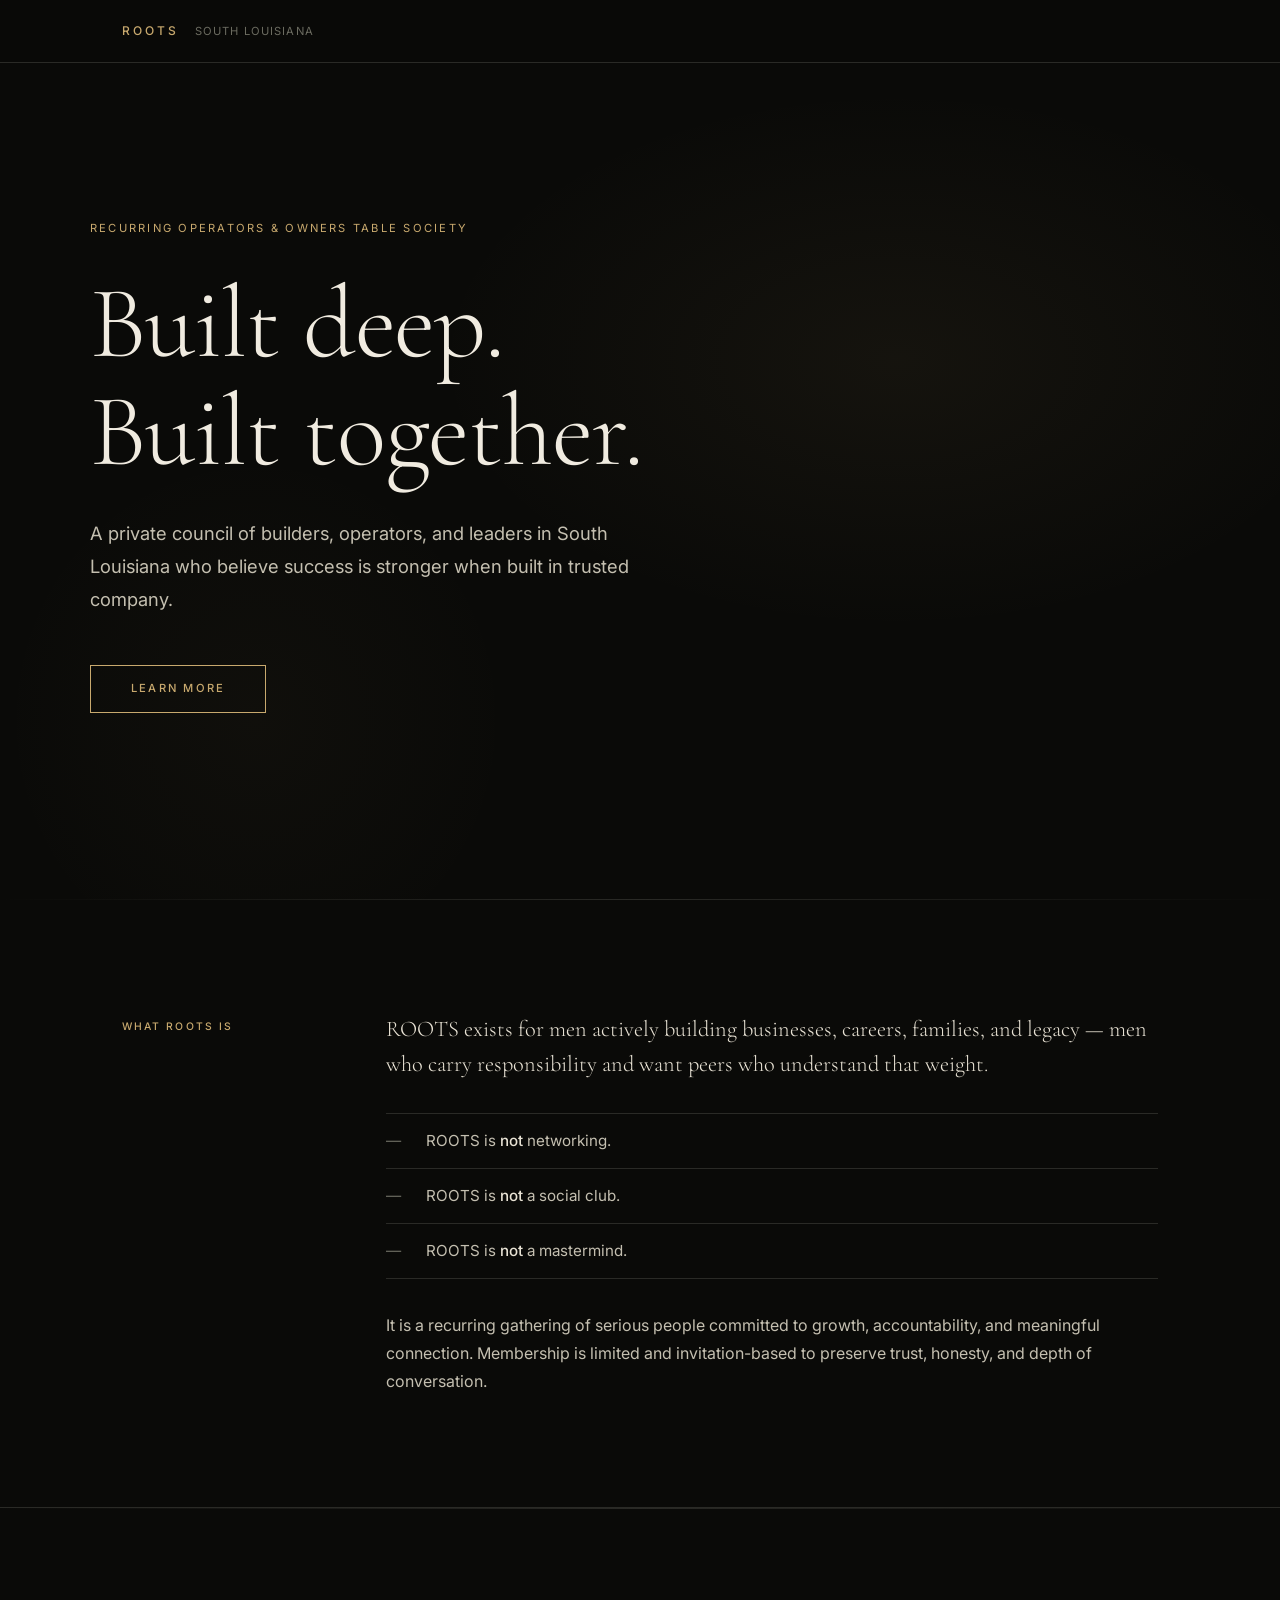
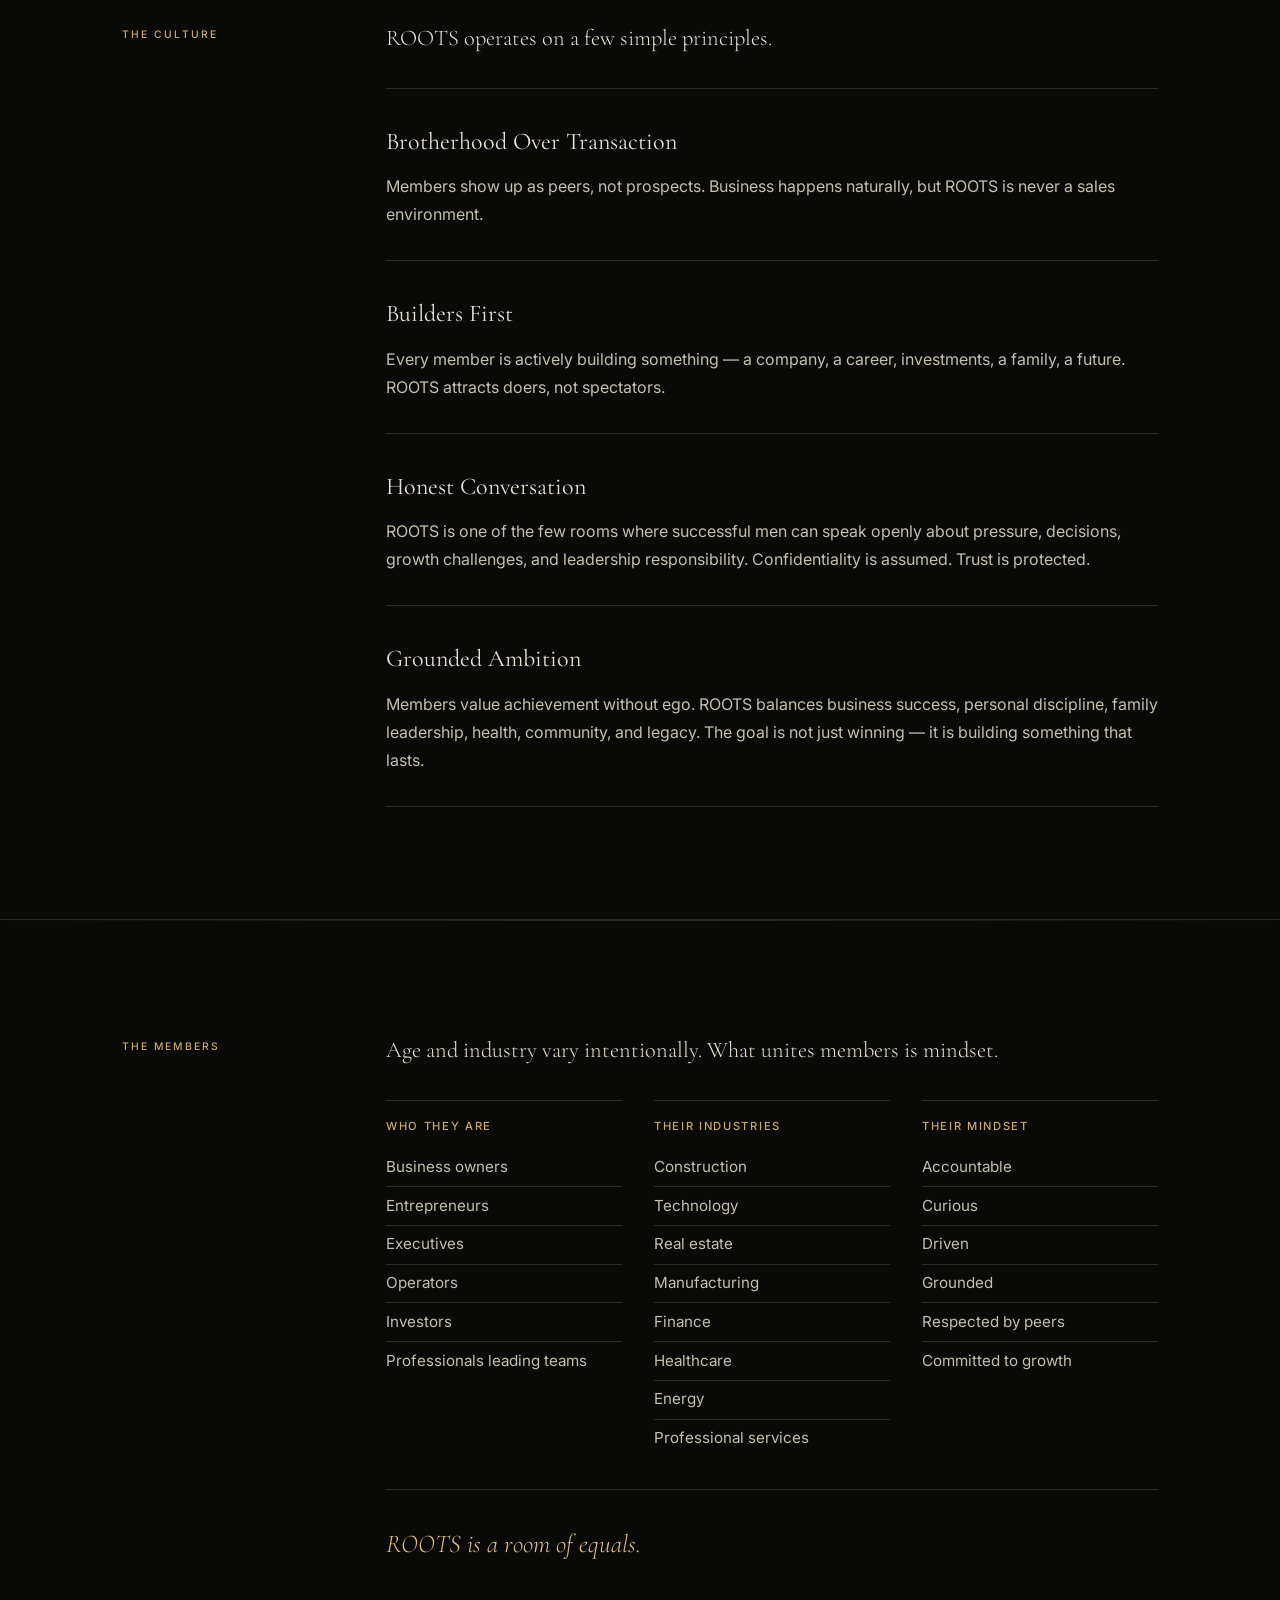
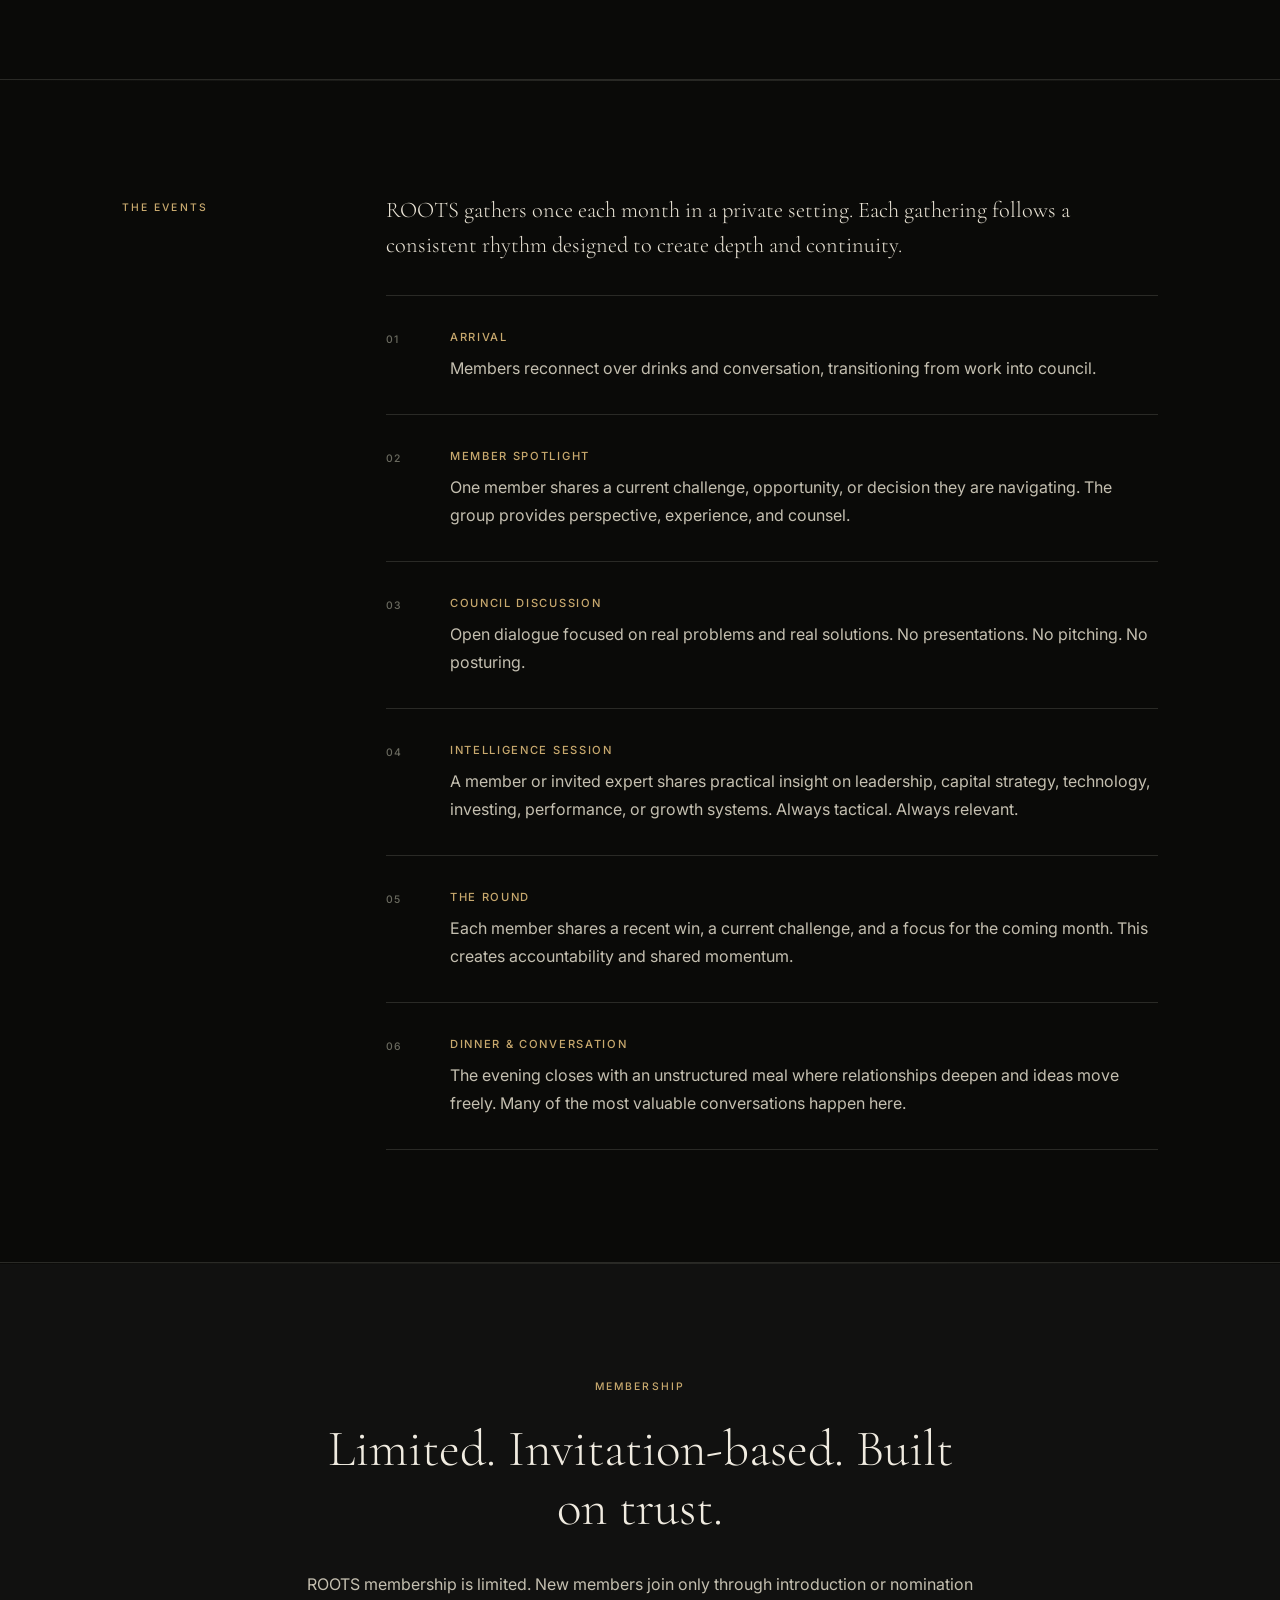
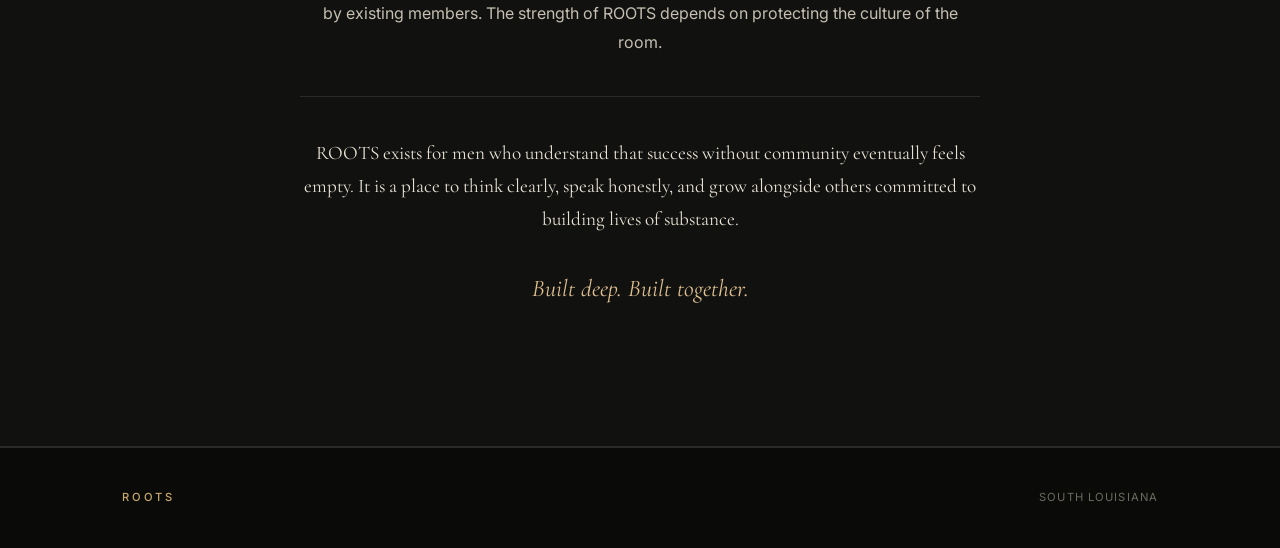
==== index.html @ a2ca1b1b "Add ROOTS website and GitHub Pages deployment - Updated README.md with full ROOTS brand copy and str" ====
<!DOCTYPE html>
<html lang="en">
<head>
  <meta charset="UTF-8" />
  <meta name="viewport" content="width=device-width, initial-scale=1.0" />
  <title>ROOTS — South Louisiana</title>
  <meta name="description" content="ROOTS is a private council of builders, operators, and leaders in South Louisiana. Recurring Operators & Owners Table Society." />
  <link rel="preconnect" href="https://fonts.googleapis.com" />
  <link rel="preconnect" href="https://fonts.gstatic.com" crossorigin />
  <link href="https://fonts.googleapis.com/css2?family=Cormorant+Garamond:ital,wght@0,300;0,400;0,600;1,300;1,400&family=Inter:wght@300;400;500&display=swap" rel="stylesheet" />
  <link rel="stylesheet" href="style.css" />
</head>
<body>

  <!-- NAV -->
  <nav>
    <div class="nav-inner">
      <span class="nav-wordmark">ROOTS</span>
      <span class="nav-sub">South Louisiana</span>
    </div>
  </nav>

  <!-- HERO -->
  <section class="hero">
    <div class="hero-inner">
      <p class="eyebrow">Recurring Operators &amp; Owners Table Society</p>
      <h1>Built deep.<br>Built together.</h1>
      <p class="hero-body">A private council of builders, operators, and leaders in South Louisiana who believe success is stronger when built in trusted company.</p>
      <a href="#what-roots-is" class="btn">Learn More</a>
    </div>
  </section>

  <!-- WHAT ROOTS IS -->
  <section class="section" id="what-roots-is">
    <div class="container">
      <div class="two-col">
        <div class="col-label">
          <span class="section-label">What ROOTS Is</span>
        </div>
        <div class="col-content">
          <p class="lead">ROOTS exists for men actively building businesses, careers, families, and legacy — men who carry responsibility and want peers who understand that weight.</p>
          <div class="not-list">
            <div class="not-item">
              <span class="not-x">&#8212;</span>
              <span>ROOTS is <strong>not</strong> networking.</span>
            </div>
            <div class="not-item">
              <span class="not-x">&#8212;</span>
              <span>ROOTS is <strong>not</strong> a social club.</span>
            </div>
            <div class="not-item">
              <span class="not-x">&#8212;</span>
              <span>ROOTS is <strong>not</strong> a mastermind.</span>
            </div>
          </div>
          <p>It is a recurring gathering of serious people committed to growth, accountability, and meaningful connection. Membership is limited and invitation-based to preserve trust, honesty, and depth of conversation.</p>
        </div>
      </div>
    </div>
  </section>

  <!-- DIVIDER -->
  <div class="section-divider"></div>

  <!-- THE CULTURE -->
  <section class="section" id="culture">
    <div class="container">
      <div class="two-col">
        <div class="col-label">
          <span class="section-label">The Culture</span>
        </div>
        <div class="col-content">
          <p class="lead">ROOTS operates on a few simple principles.</p>
          <div class="principles">

            <div class="principle">
              <h3>Brotherhood Over Transaction</h3>
              <p>Members show up as peers, not prospects. Business happens naturally, but ROOTS is never a sales environment.</p>
            </div>

            <div class="principle">
              <h3>Builders First</h3>
              <p>Every member is actively building something — a company, a career, investments, a family, a future. ROOTS attracts doers, not spectators.</p>
            </div>

            <div class="principle">
              <h3>Honest Conversation</h3>
              <p>ROOTS is one of the few rooms where successful men can speak openly about pressure, decisions, growth challenges, and leadership responsibility. Confidentiality is assumed. Trust is protected.</p>
            </div>

            <div class="principle">
              <h3>Grounded Ambition</h3>
              <p>Members value achievement without ego. ROOTS balances business success, personal discipline, family leadership, health, community, and legacy. The goal is not just winning — it is building something that lasts.</p>
            </div>

          </div>
        </div>
      </div>
    </div>
  </section>

  <!-- DIVIDER -->
  <div class="section-divider"></div>

  <!-- THE MEMBERS -->
  <section class="section" id="members">
    <div class="container">
      <div class="two-col">
        <div class="col-label">
          <span class="section-label">The Members</span>
        </div>
        <div class="col-content">
          <p class="lead">Age and industry vary intentionally. What unites members is mindset.</p>
          <div class="member-grid">
            <div class="member-block">
              <h4>Who They Are</h4>
              <ul>
                <li>Business owners</li>
                <li>Entrepreneurs</li>
                <li>Executives</li>
                <li>Operators</li>
                <li>Investors</li>
                <li>Professionals leading teams</li>
              </ul>
            </div>
            <div class="member-block">
              <h4>Their Industries</h4>
              <ul>
                <li>Construction</li>
                <li>Technology</li>
                <li>Real estate</li>
                <li>Manufacturing</li>
                <li>Finance</li>
                <li>Healthcare</li>
                <li>Energy</li>
                <li>Professional services</li>
              </ul>
            </div>
            <div class="member-block">
              <h4>Their Mindset</h4>
              <ul>
                <li>Accountable</li>
                <li>Curious</li>
                <li>Driven</li>
                <li>Grounded</li>
                <li>Respected by peers</li>
                <li>Committed to growth</li>
              </ul>
            </div>
          </div>
          <p class="callout">ROOTS is a room of equals.</p>
        </div>
      </div>
    </div>
  </section>

  <!-- DIVIDER -->
  <div class="section-divider"></div>

  <!-- THE EVENTS -->
  <section class="section" id="events">
    <div class="container">
      <div class="two-col">
        <div class="col-label">
          <span class="section-label">The Events</span>
        </div>
        <div class="col-content">
          <p class="lead">ROOTS gathers once each month in a private setting. Each gathering follows a consistent rhythm designed to create depth and continuity.</p>
          <div class="agenda">

            <div class="agenda-item">
              <span class="agenda-num">01</span>
              <div>
                <h4>Arrival</h4>
                <p>Members reconnect over drinks and conversation, transitioning from work into council.</p>
              </div>
            </div>

            <div class="agenda-item">
              <span class="agenda-num">02</span>
              <div>
                <h4>Member Spotlight</h4>
                <p>One member shares a current challenge, opportunity, or decision they are navigating. The group provides perspective, experience, and counsel.</p>
              </div>
            </div>

            <div class="agenda-item">
              <span class="agenda-num">03</span>
              <div>
                <h4>Council Discussion</h4>
                <p>Open dialogue focused on real problems and real solutions. No presentations. No pitching. No posturing.</p>
              </div>
            </div>

            <div class="agenda-item">
              <span class="agenda-num">04</span>
              <div>
                <h4>Intelligence Session</h4>
                <p>A member or invited expert shares practical insight on leadership, capital strategy, technology, investing, performance, or growth systems. Always tactical. Always relevant.</p>
              </div>
            </div>

            <div class="agenda-item">
              <span class="agenda-num">05</span>
              <div>
                <h4>The Round</h4>
                <p>Each member shares a recent win, a current challenge, and a focus for the coming month. This creates accountability and shared momentum.</p>
              </div>
            </div>

            <div class="agenda-item">
              <span class="agenda-num">06</span>
              <div>
                <h4>Dinner &amp; Conversation</h4>
                <p>The evening closes with an unstructured meal where relationships deepen and ideas move freely. Many of the most valuable conversations happen here.</p>
              </div>
            </div>

          </div>
        </div>
      </div>
    </div>
  </section>

  <!-- DIVIDER -->
  <div class="section-divider"></div>

  <!-- MEMBERSHIP -->
  <section class="section section-dark" id="membership">
    <div class="container">
      <div class="membership-center">
        <span class="section-label">Membership</span>
        <h2>Limited. Invitation-based. Built on trust.</h2>
        <p>ROOTS membership is limited. New members join only through introduction or nomination by existing members. The strength of ROOTS depends on protecting the culture of the room.</p>
        <p class="spirit">ROOTS exists for men who understand that success without community eventually feels empty. It is a place to think clearly, speak honestly, and grow alongside others committed to building lives of substance.</p>
        <p class="final-line">Built deep. Built together.</p>
      </div>
    </div>
  </section>

  <!-- FOOTER -->
  <footer>
    <div class="container">
      <div class="footer-inner">
        <span class="footer-wordmark">ROOTS</span>
        <span class="footer-location">South Louisiana</span>
      </div>
    </div>
  </footer>

</body>
</html>
---- style.css ----
/* ============================================================
   ROOTS — style.css
   ============================================================ */

:root {
  --black:      #0a0a08;
  --near-black: #111110;
  --dark:       #1a1a17;
  --border:     #2a2a26;
  --gold:       #c8a96e;
  --gold-light: #dfc090;
  --cream:      #f0ebe0;
  --muted:      #6b6b60;
  --body-text:  #c4bfb0;
  --heading:    #e8e2d4;

  --font-serif: 'Cormorant Garamond', Georgia, serif;
  --font-sans:  'Inter', system-ui, sans-serif;

  --max-width: 1100px;
  --section-pad: 7rem 2rem;
}

*, *::before, *::after {
  box-sizing: border-box;
  margin: 0;
  padding: 0;
}

html {
  scroll-behavior: smooth;
}

body {
  background-color: var(--black);
  color: var(--body-text);
  font-family: var(--font-sans);
  font-size: 16px;
  line-height: 1.75;
  -webkit-font-smoothing: antialiased;
}

/* ============================================================
   TYPOGRAPHY
   ============================================================ */

h1 {
  font-family: var(--font-serif);
  font-size: clamp(3rem, 8vw, 6.5rem);
  font-weight: 300;
  line-height: 1.05;
  color: var(--cream);
  letter-spacing: -0.01em;
}

h2 {
  font-family: var(--font-serif);
  font-size: clamp(2rem, 4vw, 3.2rem);
  font-weight: 300;
  line-height: 1.15;
  color: var(--cream);
  margin-bottom: 1.5rem;
}

h3 {
  font-family: var(--font-serif);
  font-size: 1.5rem;
  font-weight: 400;
  color: var(--heading);
  margin-bottom: 0.5rem;
}

h4 {
  font-family: var(--font-sans);
  font-size: 0.7rem;
  font-weight: 500;
  letter-spacing: 0.15em;
  text-transform: uppercase;
  color: var(--gold);
  margin-bottom: 0.75rem;
}

p {
  margin-bottom: 1.25rem;
  color: var(--body-text);
}

p:last-child {
  margin-bottom: 0;
}

strong {
  color: var(--heading);
  font-weight: 500;
}

ul {
  list-style: none;
  padding: 0;
}

ul li {
  padding: 0.35rem 0;
  color: var(--body-text);
  font-size: 0.95rem;
  border-bottom: 1px solid var(--border);
}

ul li:last-child {
  border-bottom: none;
}

/* ============================================================
   LAYOUT
   ============================================================ */

.container {
  max-width: var(--max-width);
  margin: 0 auto;
  padding: 0 2rem;
}

.two-col {
  display: grid;
  grid-template-columns: 200px 1fr;
  gap: 4rem;
  align-items: start;
}

@media (max-width: 768px) {
  .two-col {
    grid-template-columns: 1fr;
    gap: 1.5rem;
  }
}

.col-label {
  padding-top: 0.2rem;
}

/* ============================================================
   NAV
   ============================================================ */

nav {
  position: fixed;
  top: 0;
  left: 0;
  right: 0;
  z-index: 100;
  background: rgba(10, 10, 8, 0.92);
  backdrop-filter: blur(12px);
  border-bottom: 1px solid var(--border);
}

.nav-inner {
  max-width: var(--max-width);
  margin: 0 auto;
  padding: 1.25rem 2rem;
  display: flex;
  align-items: baseline;
  gap: 1rem;
}

.nav-wordmark {
  font-family: var(--font-sans);
  font-size: 0.75rem;
  font-weight: 500;
  letter-spacing: 0.25em;
  text-transform: uppercase;
  color: var(--gold);
}

.nav-sub {
  font-family: var(--font-sans);
  font-size: 0.7rem;
  letter-spacing: 0.1em;
  color: var(--muted);
  text-transform: uppercase;
}

/* ============================================================
   HERO
   ============================================================ */

.hero {
  min-height: 100vh;
  display: flex;
  align-items: center;
  padding: 8rem 2rem 6rem;
  position: relative;
  overflow: hidden;
}

.hero::before {
  content: '';
  position: absolute;
  inset: 0;
  background:
    radial-gradient(ellipse 60% 50% at 70% 40%, rgba(200, 169, 110, 0.06) 0%, transparent 60%),
    radial-gradient(ellipse 40% 60% at 20% 80%, rgba(200, 169, 110, 0.03) 0%, transparent 50%);
  pointer-events: none;
}

.hero::after {
  content: '';
  position: absolute;
  bottom: 0;
  left: 0;
  right: 0;
  height: 1px;
  background: linear-gradient(90deg, transparent, var(--border), transparent);
}

.hero-inner {
  max-width: var(--max-width);
  margin: 0 auto;
  width: 100%;
  position: relative;
}

.eyebrow {
  font-family: var(--font-sans);
  font-size: 0.7rem;
  font-weight: 400;
  letter-spacing: 0.2em;
  text-transform: uppercase;
  color: var(--gold);
  margin-bottom: 2rem;
}

.hero h1 {
  margin-bottom: 2rem;
  max-width: 800px;
}

.hero-body {
  font-size: 1.15rem;
  color: var(--body-text);
  max-width: 560px;
  margin-bottom: 3rem;
  line-height: 1.8;
}

/* ============================================================
   BUTTON
   ============================================================ */

.btn {
  display: inline-block;
  padding: 0.85rem 2.5rem;
  border: 1px solid var(--gold);
  color: var(--gold);
  text-decoration: none;
  font-family: var(--font-sans);
  font-size: 0.7rem;
  font-weight: 500;
  letter-spacing: 0.2em;
  text-transform: uppercase;
  transition: background 0.2s, color 0.2s;
}

.btn:hover {
  background: var(--gold);
  color: var(--black);
}

/* ============================================================
   SECTIONS
   ============================================================ */

.section {
  padding: var(--section-pad);
  border-bottom: 1px solid var(--border);
}

.section-dark {
  background: var(--near-black);
}

.section-divider {
  height: 1px;
  background: linear-gradient(90deg, transparent, var(--border), transparent);
}

.section-label {
  font-family: var(--font-sans);
  font-size: 0.65rem;
  font-weight: 500;
  letter-spacing: 0.2em;
  text-transform: uppercase;
  color: var(--gold);
  display: block;
  padding-top: 0.15rem;
}

.lead {
  font-family: var(--font-serif);
  font-size: 1.4rem;
  font-weight: 300;
  line-height: 1.55;
  color: var(--heading);
  margin-bottom: 2rem;
}

/* ============================================================
   NOT LIST
   ============================================================ */

.not-list {
  margin: 2rem 0;
  border-top: 1px solid var(--border);
}

.not-item {
  display: flex;
  align-items: baseline;
  gap: 1rem;
  padding: 0.85rem 0;
  border-bottom: 1px solid var(--border);
  font-size: 0.95rem;
  color: var(--body-text);
}

.not-x {
  color: var(--muted);
  flex-shrink: 0;
  width: 1.5rem;
}

/* ============================================================
   PRINCIPLES
   ============================================================ */

.principles {
  display: flex;
  flex-direction: column;
  gap: 0;
}

.principle {
  padding: 2rem 0;
  border-bottom: 1px solid var(--border);
}

.principle:first-child {
  border-top: 1px solid var(--border);
}

.principle h3 {
  margin-bottom: 0.6rem;
}

/* ============================================================
   MEMBER GRID
   ============================================================ */

.member-grid {
  display: grid;
  grid-template-columns: repeat(3, 1fr);
  gap: 2rem;
  margin: 2rem 0;
}

@media (max-width: 768px) {
  .member-grid {
    grid-template-columns: 1fr;
    gap: 1.5rem;
  }
}

.member-block {
  padding-top: 1rem;
  border-top: 1px solid var(--border);
}

.callout {
  font-family: var(--font-serif);
  font-size: 1.6rem;
  font-weight: 300;
  font-style: italic;
  color: var(--gold-light);
  margin-top: 2rem;
  padding-top: 2rem;
  border-top: 1px solid var(--border);
}

/* ============================================================
   AGENDA
   ============================================================ */

.agenda {
  display: flex;
  flex-direction: column;
  gap: 0;
  margin-top: 2rem;
  border-top: 1px solid var(--border);
}

.agenda-item {
  display: flex;
  gap: 2rem;
  padding: 2rem 0;
  border-bottom: 1px solid var(--border);
  align-items: start;
}

.agenda-num {
  font-family: var(--font-sans);
  font-size: 0.65rem;
  font-weight: 500;
  letter-spacing: 0.1em;
  color: var(--muted);
  flex-shrink: 0;
  padding-top: 0.2rem;
  width: 2rem;
}

.agenda-item h4 {
  margin-bottom: 0.4rem;
}

/* ============================================================
   MEMBERSHIP SECTION
   ============================================================ */

.membership-center {
  max-width: 680px;
  margin: 0 auto;
  text-align: center;
}

.membership-center .section-label {
  margin-bottom: 1.5rem;
}

.membership-center h2 {
  margin-bottom: 2rem;
}

.membership-center p {
  font-size: 1rem;
  line-height: 1.8;
  margin-bottom: 1.5rem;
}

.spirit {
  font-family: var(--font-serif);
  font-size: 1.2rem !important;
  color: var(--heading) !important;
  line-height: 1.7 !important;
  margin-top: 2.5rem !important;
  padding-top: 2.5rem !important;
  border-top: 1px solid var(--border) !important;
}

.final-line {
  font-family: var(--font-serif);
  font-size: 1.5rem !important;
  font-style: italic;
  color: var(--gold-light) !important;
  margin-top: 2rem !important;
}

/* ============================================================
   FOOTER
   ============================================================ */

footer {
  padding: 2.5rem 2rem;
  border-top: 1px solid var(--border);
}

.footer-inner {
  max-width: var(--max-width);
  margin: 0 auto;
  display: flex;
  align-items: center;
  justify-content: space-between;
}

.footer-wordmark {
  font-family: var(--font-sans);
  font-size: 0.7rem;
  font-weight: 500;
  letter-spacing: 0.25em;
  text-transform: uppercase;
  color: var(--gold);
}

.footer-location {
  font-family: var(--font-sans);
  font-size: 0.7rem;
  letter-spacing: 0.1em;
  color: var(--muted);
  text-transform: uppercase;
}

/* ============================================================
   RESPONSIVE
   ============================================================ */

@media (max-width: 640px) {
  :root {
    --section-pad: 4rem 1.25rem;
  }

  .hero {
    padding: 7rem 1.25rem 4rem;
  }

  .container {
    padding: 0 1.25rem;
  }

  .agenda-item {
    gap: 1rem;
  }

  .footer-inner {
    flex-direction: column;
    gap: 0.5rem;
    text-align: center;
  }
}
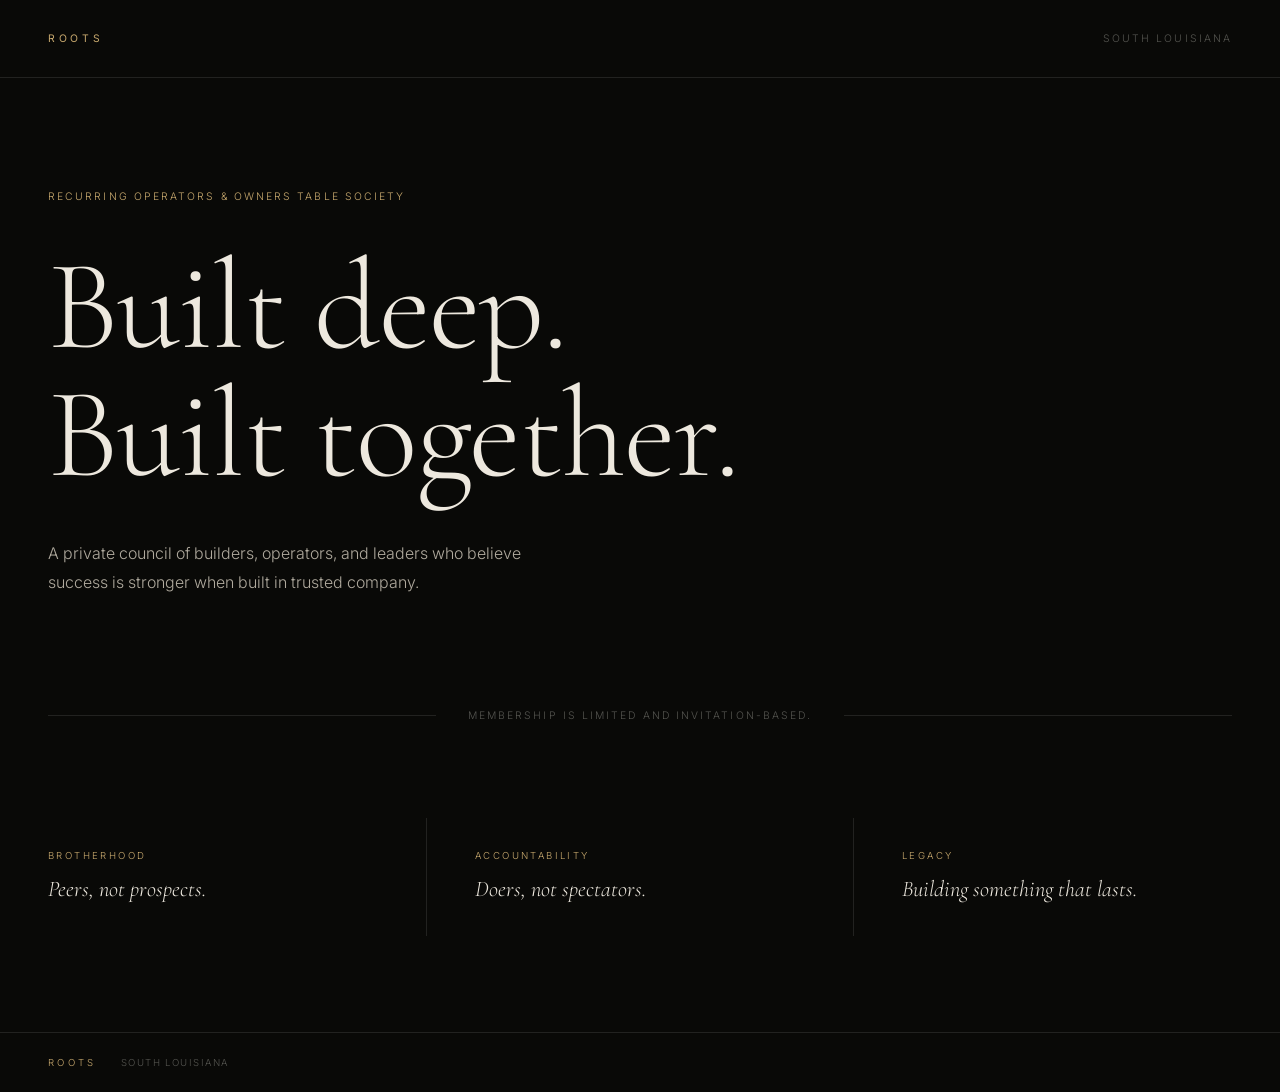
==== commit 28b63046: "Redesign site as minimal brand page, no content listing Strip back to a design-forward single page: " ====
--- a/index.html
+++ b/index.html
@@ -3,249 +3,54 @@
 <head>
   <meta charset="UTF-8" />
   <meta name="viewport" content="width=device-width, initial-scale=1.0" />
-  <title>ROOTS — South Louisiana</title>
-  <meta name="description" content="ROOTS is a private council of builders, operators, and leaders in South Louisiana. Recurring Operators & Owners Table Society." />
+  <title>ROOTS</title>
+  <meta name="description" content="A private council of builders, operators, and leaders in South Louisiana." />
   <link rel="preconnect" href="https://fonts.googleapis.com" />
   <link rel="preconnect" href="https://fonts.gstatic.com" crossorigin />
-  <link href="https://fonts.googleapis.com/css2?family=Cormorant+Garamond:ital,wght@0,300;0,400;0,600;1,300;1,400&family=Inter:wght@300;400;500&display=swap" rel="stylesheet" />
+  <link href="https://fonts.googleapis.com/css2?family=Cormorant+Garamond:ital,wght@0,300;0,400;1,300&family=Inter:wght@300;400&display=swap" rel="stylesheet" />
   <link rel="stylesheet" href="style.css" />
 </head>
 <body>
 
-  <!-- NAV -->
-  <nav>
-    <div class="nav-inner">
-      <span class="nav-wordmark">ROOTS</span>
-      <span class="nav-sub">South Louisiana</span>
-    </div>
-  </nav>
+  <header>
+    <span class="wordmark">ROOTS</span>
+    <span class="location">South Louisiana</span>
+  </header>
 
-  <!-- HERO -->
-  <section class="hero">
-    <div class="hero-inner">
+  <main>
+    <section class="hero">
       <p class="eyebrow">Recurring Operators &amp; Owners Table Society</p>
       <h1>Built deep.<br>Built together.</h1>
-      <p class="hero-body">A private council of builders, operators, and leaders in South Louisiana who believe success is stronger when built in trusted company.</p>
-      <a href="#what-roots-is" class="btn">Learn More</a>
-    </div>
-  </section>
+      <p class="descriptor">A private council of builders, operators, and leaders who believe success is stronger when built in trusted company.</p>
+    </section>
 
-  <!-- WHAT ROOTS IS -->
-  <section class="section" id="what-roots-is">
-    <div class="container">
-      <div class="two-col">
-        <div class="col-label">
-          <span class="section-label">What ROOTS Is</span>
-        </div>
-        <div class="col-content">
-          <p class="lead">ROOTS exists for men actively building businesses, careers, families, and legacy — men who carry responsibility and want peers who understand that weight.</p>
-          <div class="not-list">
-            <div class="not-item">
-              <span class="not-x">&#8212;</span>
-              <span>ROOTS is <strong>not</strong> networking.</span>
-            </div>
-            <div class="not-item">
-              <span class="not-x">&#8212;</span>
-              <span>ROOTS is <strong>not</strong> a social club.</span>
-            </div>
-            <div class="not-item">
-              <span class="not-x">&#8212;</span>
-              <span>ROOTS is <strong>not</strong> a mastermind.</span>
-            </div>
-          </div>
-          <p>It is a recurring gathering of serious people committed to growth, accountability, and meaningful connection. Membership is limited and invitation-based to preserve trust, honesty, and depth of conversation.</p>
-        </div>
+    <section class="rule-block">
+      <div class="rule"></div>
+      <p class="rule-text">Membership is limited and invitation-based.</p>
+      <div class="rule"></div>
+    </section>
+
+    <section class="pillars">
+      <div class="pillar">
+        <span class="pillar-label">Brotherhood</span>
+        <p>Peers, not prospects.</p>
       </div>
-    </div>
-  </section>
+      <div class="pillar-divider"></div>
+      <div class="pillar">
+        <span class="pillar-label">Accountability</span>
+        <p>Doers, not spectators.</p>
+      </div>
+      <div class="pillar-divider"></div>
+      <div class="pillar">
+        <span class="pillar-label">Legacy</span>
+        <p>Building something that lasts.</p>
+      </div>
+    </section>
+  </main>
 
-  <!-- DIVIDER -->
-  <div class="section-divider"></div>
-
-  <!-- THE CULTURE -->
-  <section class="section" id="culture">
-    <div class="container">
-      <div class="two-col">
-        <div class="col-label">
-          <span class="section-label">The Culture</span>
-        </div>
-        <div class="col-content">
-          <p class="lead">ROOTS operates on a few simple principles.</p>
-          <div class="principles">
-
-            <div class="principle">
-              <h3>Brotherhood Over Transaction</h3>
-              <p>Members show up as peers, not prospects. Business happens naturally, but ROOTS is never a sales environment.</p>
-            </div>
-
-            <div class="principle">
-              <h3>Builders First</h3>
-              <p>Every member is actively building something — a company, a career, investments, a family, a future. ROOTS attracts doers, not spectators.</p>
-            </div>
-
-            <div class="principle">
-              <h3>Honest Conversation</h3>
-              <p>ROOTS is one of the few rooms where successful men can speak openly about pressure, decisions, growth challenges, and leadership responsibility. Confidentiality is assumed. Trust is protected.</p>
-            </div>
-
-            <div class="principle">
-              <h3>Grounded Ambition</h3>
-              <p>Members value achievement without ego. ROOTS balances business success, personal discipline, family leadership, health, community, and legacy. The goal is not just winning — it is building something that lasts.</p>
-            </div>
-
-          </div>
-        </div>
-      </div>
-    </div>
-  </section>
-
-  <!-- DIVIDER -->
-  <div class="section-divider"></div>
-
-  <!-- THE MEMBERS -->
-  <section class="section" id="members">
-    <div class="container">
-      <div class="two-col">
-        <div class="col-label">
-          <span class="section-label">The Members</span>
-        </div>
-        <div class="col-content">
-          <p class="lead">Age and industry vary intentionally. What unites members is mindset.</p>
-          <div class="member-grid">
-            <div class="member-block">
-              <h4>Who They Are</h4>
-              <ul>
-                <li>Business owners</li>
-                <li>Entrepreneurs</li>
-                <li>Executives</li>
-                <li>Operators</li>
-                <li>Investors</li>
-                <li>Professionals leading teams</li>
-              </ul>
-            </div>
-            <div class="member-block">
-              <h4>Their Industries</h4>
-              <ul>
-                <li>Construction</li>
-                <li>Technology</li>
-                <li>Real estate</li>
-                <li>Manufacturing</li>
-                <li>Finance</li>
-                <li>Healthcare</li>
-                <li>Energy</li>
-                <li>Professional services</li>
-              </ul>
-            </div>
-            <div class="member-block">
-              <h4>Their Mindset</h4>
-              <ul>
-                <li>Accountable</li>
-                <li>Curious</li>
-                <li>Driven</li>
-                <li>Grounded</li>
-                <li>Respected by peers</li>
-                <li>Committed to growth</li>
-              </ul>
-            </div>
-          </div>
-          <p class="callout">ROOTS is a room of equals.</p>
-        </div>
-      </div>
-    </div>
-  </section>
-
-  <!-- DIVIDER -->
-  <div class="section-divider"></div>
-
-  <!-- THE EVENTS -->
-  <section class="section" id="events">
-    <div class="container">
-      <div class="two-col">
-        <div class="col-label">
-          <span class="section-label">The Events</span>
-        </div>
-        <div class="col-content">
-          <p class="lead">ROOTS gathers once each month in a private setting. Each gathering follows a consistent rhythm designed to create depth and continuity.</p>
-          <div class="agenda">
-
-            <div class="agenda-item">
-              <span class="agenda-num">01</span>
-              <div>
-                <h4>Arrival</h4>
-                <p>Members reconnect over drinks and conversation, transitioning from work into council.</p>
-              </div>
-            </div>
-
-            <div class="agenda-item">
-              <span class="agenda-num">02</span>
-              <div>
-                <h4>Member Spotlight</h4>
-                <p>One member shares a current challenge, opportunity, or decision they are navigating. The group provides perspective, experience, and counsel.</p>
-              </div>
-            </div>
-
-            <div class="agenda-item">
-              <span class="agenda-num">03</span>
-              <div>
-                <h4>Council Discussion</h4>
-                <p>Open dialogue focused on real problems and real solutions. No presentations. No pitching. No posturing.</p>
-              </div>
-            </div>
-
-            <div class="agenda-item">
-              <span class="agenda-num">04</span>
-              <div>
-                <h4>Intelligence Session</h4>
-                <p>A member or invited expert shares practical insight on leadership, capital strategy, technology, investing, performance, or growth systems. Always tactical. Always relevant.</p>
-              </div>
-            </div>
-
-            <div class="agenda-item">
-              <span class="agenda-num">05</span>
-              <div>
-                <h4>The Round</h4>
-                <p>Each member shares a recent win, a current challenge, and a focus for the coming month. This creates accountability and shared momentum.</p>
-              </div>
-            </div>
-
-            <div class="agenda-item">
-              <span class="agenda-num">06</span>
-              <div>
-                <h4>Dinner &amp; Conversation</h4>
-                <p>The evening closes with an unstructured meal where relationships deepen and ideas move freely. Many of the most valuable conversations happen here.</p>
-              </div>
-            </div>
-
-          </div>
-        </div>
-      </div>
-    </div>
-  </section>
-
-  <!-- DIVIDER -->
-  <div class="section-divider"></div>
-
-  <!-- MEMBERSHIP -->
-  <section class="section section-dark" id="membership">
-    <div class="container">
-      <div class="membership-center">
-        <span class="section-label">Membership</span>
-        <h2>Limited. Invitation-based. Built on trust.</h2>
-        <p>ROOTS membership is limited. New members join only through introduction or nomination by existing members. The strength of ROOTS depends on protecting the culture of the room.</p>
-        <p class="spirit">ROOTS exists for men who understand that success without community eventually feels empty. It is a place to think clearly, speak honestly, and grow alongside others committed to building lives of substance.</p>
-        <p class="final-line">Built deep. Built together.</p>
-      </div>
-    </div>
-  </section>
-
-  <!-- FOOTER -->
   <footer>
-    <div class="container">
-      <div class="footer-inner">
-        <span class="footer-wordmark">ROOTS</span>
-        <span class="footer-location">South Louisiana</span>
-      </div>
-    </div>
+    <span class="footer-mark">ROOTS</span>
+    <span class="footer-sub">South Louisiana</span>
   </footer>
 
 </body>
--- a/style.css
+++ b/style.css
@@ -1,24 +1,14 @@
 /* ============================================================
-   ROOTS — style.css
+   ROOTS
    ============================================================ */
 
 :root {
-  --black:      #0a0a08;
-  --near-black: #111110;
-  --dark:       #1a1a17;
-  --border:     #2a2a26;
-  --gold:       #c8a96e;
-  --gold-light: #dfc090;
-  --cream:      #f0ebe0;
-  --muted:      #6b6b60;
-  --body-text:  #c4bfb0;
-  --heading:    #e8e2d4;
-
-  --font-serif: 'Cormorant Garamond', Georgia, serif;
-  --font-sans:  'Inter', system-ui, sans-serif;
-
-  --max-width: 1100px;
-  --section-pad: 7rem 2rem;
+  --black:   #090907;
+  --border:  #222220;
+  --gold:    #c8a96e;
+  --cream:   #ede8de;
+  --muted:   #555550;
+  --body:    #b0aa9e;
 }
 
 *, *::before, *::after {
@@ -27,499 +17,236 @@
   padding: 0;
 }
 
-html {
-  scroll-behavior: smooth;
+html, body {
+  height: 100%;
 }
 
 body {
-  background-color: var(--black);
-  color: var(--body-text);
-  font-family: var(--font-sans);
-  font-size: 16px;
-  line-height: 1.75;
+  background: var(--black);
+  color: var(--body);
+  font-family: 'Inter', system-ui, sans-serif;
+  font-weight: 300;
   -webkit-font-smoothing: antialiased;
-}
-
-/* ============================================================
-   TYPOGRAPHY
-   ============================================================ */
+  display: flex;
+  flex-direction: column;
+  min-height: 100vh;
+}
+
+/* ============================================================
+   HEADER
+   ============================================================ */
+
+header {
+  display: flex;
+  align-items: center;
+  justify-content: space-between;
+  padding: 2rem 3rem;
+  border-bottom: 1px solid var(--border);
+}
+
+.wordmark {
+  font-family: 'Inter', sans-serif;
+  font-size: 0.65rem;
+  font-weight: 400;
+  letter-spacing: 0.35em;
+  text-transform: uppercase;
+  color: var(--gold);
+}
+
+.location {
+  font-size: 0.65rem;
+  letter-spacing: 0.2em;
+  text-transform: uppercase;
+  color: var(--muted);
+}
+
+/* ============================================================
+   MAIN
+   ============================================================ */
+
+main {
+  flex: 1;
+  display: flex;
+  flex-direction: column;
+  justify-content: center;
+}
+
+/* ============================================================
+   HERO
+   ============================================================ */
+
+.hero {
+  padding: 7rem 3rem 5rem;
+  max-width: 900px;
+}
+
+.eyebrow {
+  font-size: 0.65rem;
+  letter-spacing: 0.2em;
+  text-transform: uppercase;
+  color: var(--gold);
+  margin-bottom: 2.5rem;
+  display: block;
+}
 
 h1 {
-  font-family: var(--font-serif);
-  font-size: clamp(3rem, 8vw, 6.5rem);
+  font-family: 'Cormorant Garamond', Georgia, serif;
+  font-size: clamp(4rem, 10vw, 8rem);
   font-weight: 300;
-  line-height: 1.05;
+  line-height: 1;
   color: var(--cream);
   letter-spacing: -0.01em;
-}
-
-h2 {
-  font-family: var(--font-serif);
-  font-size: clamp(2rem, 4vw, 3.2rem);
-  font-weight: 300;
-  line-height: 1.15;
-  color: var(--cream);
-  margin-bottom: 1.5rem;
-}
-
-h3 {
-  font-family: var(--font-serif);
-  font-size: 1.5rem;
-  font-weight: 400;
-  color: var(--heading);
-  margin-bottom: 0.5rem;
-}
-
-h4 {
-  font-family: var(--font-sans);
-  font-size: 0.7rem;
-  font-weight: 500;
-  letter-spacing: 0.15em;
+  margin-bottom: 2.5rem;
+}
+
+.descriptor {
+  font-size: 1rem;
+  line-height: 1.8;
+  color: var(--body);
+  max-width: 480px;
+}
+
+/* ============================================================
+   RULE BLOCK
+   ============================================================ */
+
+.rule-block {
+  display: flex;
+  align-items: center;
+  gap: 2rem;
+  padding: 0 3rem;
+  margin: 2rem 0;
+}
+
+.rule {
+  flex: 1;
+  height: 1px;
+  background: var(--border);
+}
+
+.rule-text {
+  font-size: 0.65rem;
+  letter-spacing: 0.2em;
+  text-transform: uppercase;
+  color: var(--muted);
+  white-space: nowrap;
+}
+
+/* ============================================================
+   PILLARS
+   ============================================================ */
+
+.pillars {
+  display: flex;
+  align-items: stretch;
+  padding: 4rem 3rem 6rem;
+  gap: 0;
+}
+
+.pillar {
+  flex: 1;
+  padding: 2rem 3rem 2rem 0;
+}
+
+.pillar:last-child {
+  padding-right: 0;
+}
+
+.pillar-label {
+  display: block;
+  font-size: 0.6rem;
+  letter-spacing: 0.25em;
   text-transform: uppercase;
   color: var(--gold);
   margin-bottom: 0.75rem;
 }
 
-p {
-  margin-bottom: 1.25rem;
-  color: var(--body-text);
-}
-
-p:last-child {
-  margin-bottom: 0;
-}
-
-strong {
-  color: var(--heading);
-  font-weight: 500;
-}
-
-ul {
-  list-style: none;
-  padding: 0;
-}
-
-ul li {
-  padding: 0.35rem 0;
-  color: var(--body-text);
-  font-size: 0.95rem;
-  border-bottom: 1px solid var(--border);
-}
-
-ul li:last-child {
-  border-bottom: none;
-}
-
-/* ============================================================
-   LAYOUT
-   ============================================================ */
-
-.container {
-  max-width: var(--max-width);
-  margin: 0 auto;
-  padding: 0 2rem;
-}
-
-.two-col {
-  display: grid;
-  grid-template-columns: 200px 1fr;
-  gap: 4rem;
-  align-items: start;
-}
-
-@media (max-width: 768px) {
-  .two-col {
-    grid-template-columns: 1fr;
-    gap: 1.5rem;
-  }
-}
-
-.col-label {
-  padding-top: 0.2rem;
-}
-
-/* ============================================================
-   NAV
-   ============================================================ */
-
-nav {
-  position: fixed;
-  top: 0;
-  left: 0;
-  right: 0;
-  z-index: 100;
-  background: rgba(10, 10, 8, 0.92);
-  backdrop-filter: blur(12px);
-  border-bottom: 1px solid var(--border);
-}
-
-.nav-inner {
-  max-width: var(--max-width);
-  margin: 0 auto;
-  padding: 1.25rem 2rem;
-  display: flex;
-  align-items: baseline;
-  gap: 1rem;
-}
-
-.nav-wordmark {
-  font-family: var(--font-sans);
-  font-size: 0.75rem;
-  font-weight: 500;
-  letter-spacing: 0.25em;
-  text-transform: uppercase;
-  color: var(--gold);
-}
-
-.nav-sub {
-  font-family: var(--font-sans);
-  font-size: 0.7rem;
-  letter-spacing: 0.1em;
-  color: var(--muted);
-  text-transform: uppercase;
-}
-
-/* ============================================================
-   HERO
-   ============================================================ */
-
-.hero {
-  min-height: 100vh;
-  display: flex;
-  align-items: center;
-  padding: 8rem 2rem 6rem;
-  position: relative;
-  overflow: hidden;
-}
-
-.hero::before {
-  content: '';
-  position: absolute;
-  inset: 0;
-  background:
-    radial-gradient(ellipse 60% 50% at 70% 40%, rgba(200, 169, 110, 0.06) 0%, transparent 60%),
-    radial-gradient(ellipse 40% 60% at 20% 80%, rgba(200, 169, 110, 0.03) 0%, transparent 50%);
-  pointer-events: none;
-}
-
-.hero::after {
-  content: '';
-  position: absolute;
-  bottom: 0;
-  left: 0;
-  right: 0;
-  height: 1px;
-  background: linear-gradient(90deg, transparent, var(--border), transparent);
-}
-
-.hero-inner {
-  max-width: var(--max-width);
-  margin: 0 auto;
-  width: 100%;
-  position: relative;
-}
-
-.eyebrow {
-  font-family: var(--font-sans);
-  font-size: 0.7rem;
-  font-weight: 400;
-  letter-spacing: 0.2em;
-  text-transform: uppercase;
-  color: var(--gold);
-  margin-bottom: 2rem;
-}
-
-.hero h1 {
-  margin-bottom: 2rem;
-  max-width: 800px;
-}
-
-.hero-body {
-  font-size: 1.15rem;
-  color: var(--body-text);
-  max-width: 560px;
-  margin-bottom: 3rem;
-  line-height: 1.8;
-}
-
-/* ============================================================
-   BUTTON
-   ============================================================ */
-
-.btn {
-  display: inline-block;
-  padding: 0.85rem 2.5rem;
-  border: 1px solid var(--gold);
-  color: var(--gold);
-  text-decoration: none;
-  font-family: var(--font-sans);
-  font-size: 0.7rem;
-  font-weight: 500;
-  letter-spacing: 0.2em;
-  text-transform: uppercase;
-  transition: background 0.2s, color 0.2s;
-}
-
-.btn:hover {
-  background: var(--gold);
-  color: var(--black);
-}
-
-/* ============================================================
-   SECTIONS
-   ============================================================ */
-
-.section {
-  padding: var(--section-pad);
-  border-bottom: 1px solid var(--border);
-}
-
-.section-dark {
-  background: var(--near-black);
-}
-
-.section-divider {
-  height: 1px;
-  background: linear-gradient(90deg, transparent, var(--border), transparent);
-}
-
-.section-label {
-  font-family: var(--font-sans);
-  font-size: 0.65rem;
-  font-weight: 500;
-  letter-spacing: 0.2em;
-  text-transform: uppercase;
-  color: var(--gold);
-  display: block;
-  padding-top: 0.15rem;
-}
-
-.lead {
-  font-family: var(--font-serif);
+.pillar p {
+  font-family: 'Cormorant Garamond', Georgia, serif;
   font-size: 1.4rem;
   font-weight: 300;
-  line-height: 1.55;
-  color: var(--heading);
-  margin-bottom: 2rem;
-}
-
-/* ============================================================
-   NOT LIST
-   ============================================================ */
-
-.not-list {
-  margin: 2rem 0;
+  font-style: italic;
+  color: var(--cream);
+  line-height: 1.4;
+}
+
+.pillar-divider {
+  width: 1px;
+  background: var(--border);
+  margin: 0 3rem 0 0;
+  align-self: stretch;
+}
+
+/* ============================================================
+   FOOTER
+   ============================================================ */
+
+footer {
   border-top: 1px solid var(--border);
-}
-
-.not-item {
-  display: flex;
-  align-items: baseline;
-  gap: 1rem;
-  padding: 0.85rem 0;
-  border-bottom: 1px solid var(--border);
-  font-size: 0.95rem;
-  color: var(--body-text);
-}
-
-.not-x {
+  padding: 1.5rem 3rem;
+  display: flex;
+  align-items: center;
+  gap: 1.5rem;
+}
+
+.footer-mark {
+  font-size: 0.6rem;
+  letter-spacing: 0.35em;
+  text-transform: uppercase;
+  color: var(--gold);
+}
+
+.footer-sub {
+  font-size: 0.6rem;
+  letter-spacing: 0.15em;
+  text-transform: uppercase;
   color: var(--muted);
-  flex-shrink: 0;
-  width: 1.5rem;
-}
-
-/* ============================================================
-   PRINCIPLES
-   ============================================================ */
-
-.principles {
-  display: flex;
-  flex-direction: column;
-  gap: 0;
-}
-
-.principle {
-  padding: 2rem 0;
-  border-bottom: 1px solid var(--border);
-}
-
-.principle:first-child {
-  border-top: 1px solid var(--border);
-}
-
-.principle h3 {
-  margin-bottom: 0.6rem;
-}
-
-/* ============================================================
-   MEMBER GRID
-   ============================================================ */
-
-.member-grid {
-  display: grid;
-  grid-template-columns: repeat(3, 1fr);
-  gap: 2rem;
-  margin: 2rem 0;
-}
-
-@media (max-width: 768px) {
-  .member-grid {
-    grid-template-columns: 1fr;
-    gap: 1.5rem;
-  }
-}
-
-.member-block {
-  padding-top: 1rem;
-  border-top: 1px solid var(--border);
-}
-
-.callout {
-  font-family: var(--font-serif);
-  font-size: 1.6rem;
-  font-weight: 300;
-  font-style: italic;
-  color: var(--gold-light);
-  margin-top: 2rem;
-  padding-top: 2rem;
-  border-top: 1px solid var(--border);
-}
-
-/* ============================================================
-   AGENDA
-   ============================================================ */
-
-.agenda {
-  display: flex;
-  flex-direction: column;
-  gap: 0;
-  margin-top: 2rem;
-  border-top: 1px solid var(--border);
-}
-
-.agenda-item {
-  display: flex;
-  gap: 2rem;
-  padding: 2rem 0;
-  border-bottom: 1px solid var(--border);
-  align-items: start;
-}
-
-.agenda-num {
-  font-family: var(--font-sans);
-  font-size: 0.65rem;
-  font-weight: 500;
-  letter-spacing: 0.1em;
-  color: var(--muted);
-  flex-shrink: 0;
-  padding-top: 0.2rem;
-  width: 2rem;
-}
-
-.agenda-item h4 {
-  margin-bottom: 0.4rem;
-}
-
-/* ============================================================
-   MEMBERSHIP SECTION
-   ============================================================ */
-
-.membership-center {
-  max-width: 680px;
-  margin: 0 auto;
-  text-align: center;
-}
-
-.membership-center .section-label {
-  margin-bottom: 1.5rem;
-}
-
-.membership-center h2 {
-  margin-bottom: 2rem;
-}
-
-.membership-center p {
-  font-size: 1rem;
-  line-height: 1.8;
-  margin-bottom: 1.5rem;
-}
-
-.spirit {
-  font-family: var(--font-serif);
-  font-size: 1.2rem !important;
-  color: var(--heading) !important;
-  line-height: 1.7 !important;
-  margin-top: 2.5rem !important;
-  padding-top: 2.5rem !important;
-  border-top: 1px solid var(--border) !important;
-}
-
-.final-line {
-  font-family: var(--font-serif);
-  font-size: 1.5rem !important;
-  font-style: italic;
-  color: var(--gold-light) !important;
-  margin-top: 2rem !important;
-}
-
-/* ============================================================
-   FOOTER
-   ============================================================ */
-
-footer {
-  padding: 2.5rem 2rem;
-  border-top: 1px solid var(--border);
-}
-
-.footer-inner {
-  max-width: var(--max-width);
-  margin: 0 auto;
-  display: flex;
-  align-items: center;
-  justify-content: space-between;
-}
-
-.footer-wordmark {
-  font-family: var(--font-sans);
-  font-size: 0.7rem;
-  font-weight: 500;
-  letter-spacing: 0.25em;
-  text-transform: uppercase;
-  color: var(--gold);
-}
-
-.footer-location {
-  font-family: var(--font-sans);
-  font-size: 0.7rem;
-  letter-spacing: 0.1em;
-  color: var(--muted);
-  text-transform: uppercase;
 }
 
 /* ============================================================
    RESPONSIVE
    ============================================================ */
 
-@media (max-width: 640px) {
-  :root {
-    --section-pad: 4rem 1.25rem;
+@media (max-width: 700px) {
+  header {
+    padding: 1.5rem 1.5rem;
   }
 
   .hero {
-    padding: 7rem 1.25rem 4rem;
-  }
-
-  .container {
-    padding: 0 1.25rem;
-  }
-
-  .agenda-item {
-    gap: 1rem;
-  }
-
-  .footer-inner {
+    padding: 4rem 1.5rem 3rem;
+  }
+
+  .rule-block {
+    padding: 0 1.5rem;
+  }
+
+  .rule-text {
+    font-size: 0.55rem;
+    letter-spacing: 0.12em;
+  }
+
+  .pillars {
     flex-direction: column;
-    gap: 0.5rem;
-    text-align: center;
-  }
-}
+    padding: 3rem 1.5rem 4rem;
+    gap: 2.5rem;
+  }
+
+  .pillar {
+    padding: 0;
+    border-top: 1px solid var(--border);
+    padding-top: 2rem;
+  }
+
+  .pillar:first-child {
+    border-top: none;
+    padding-top: 0;
+  }
+
+  .pillar-divider {
+    display: none;
+  }
+
+  footer {
+    padding: 1.5rem;
+  }
+}
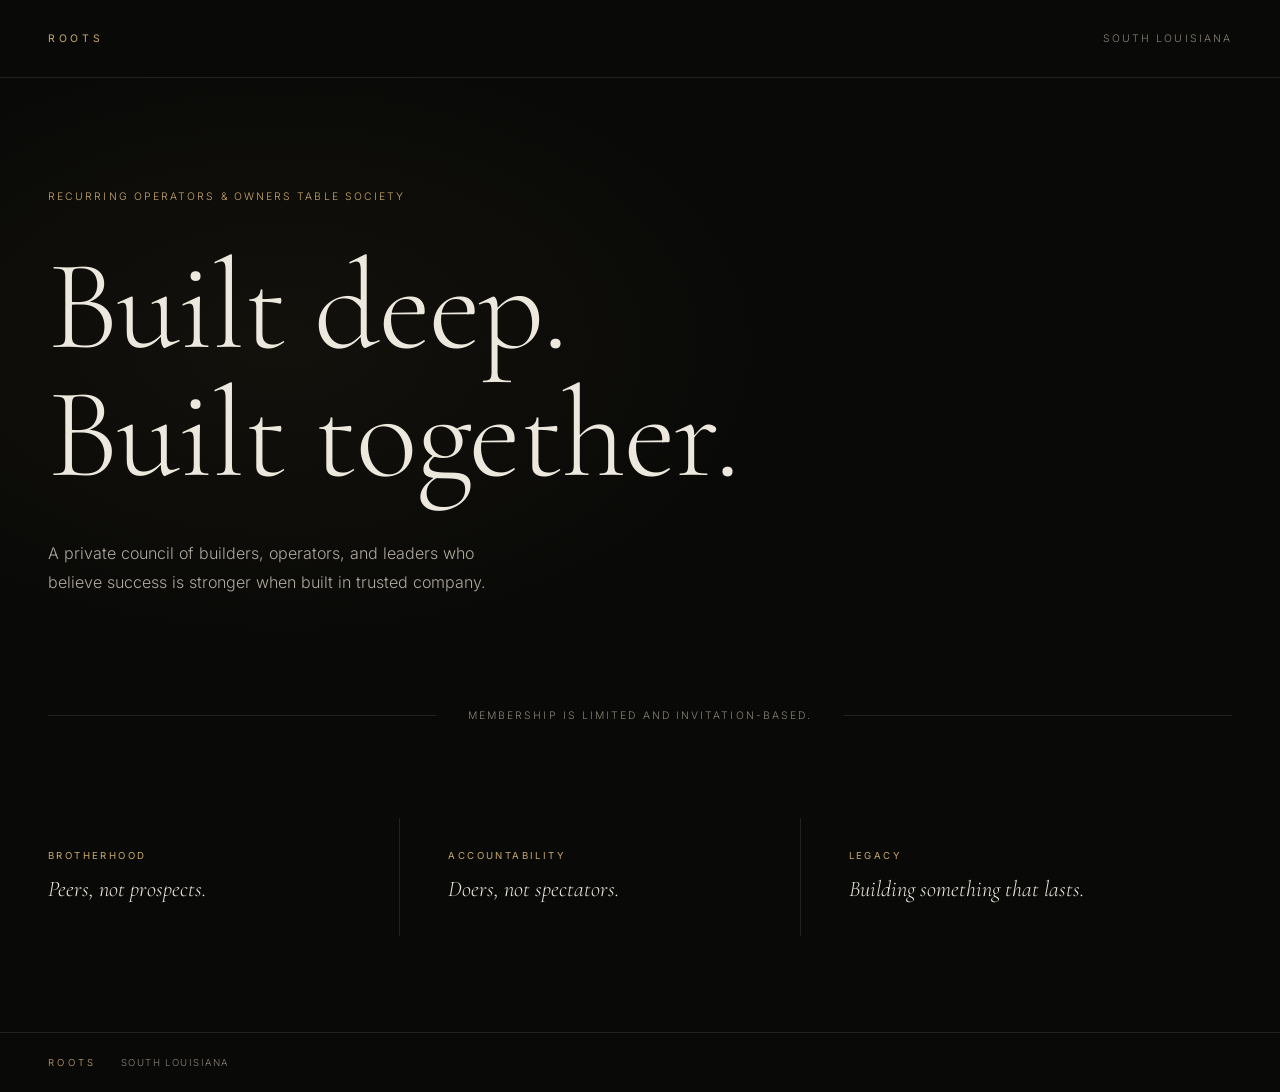
==== commit 6bd17587: "Polish pass: launch-ready metadata, a11y, icons, self-hosted fonts - Social cards: OG/Twitter meta, " ====
--- a/index.html
+++ b/index.html
@@ -3,11 +3,25 @@
 <head>
   <meta charset="UTF-8" />
   <meta name="viewport" content="width=device-width, initial-scale=1.0" />
-  <title>ROOTS</title>
-  <meta name="description" content="A private council of builders, operators, and leaders in South Louisiana." />
-  <link rel="preconnect" href="https://fonts.googleapis.com" />
-  <link rel="preconnect" href="https://fonts.gstatic.com" crossorigin />
-  <link href="https://fonts.googleapis.com/css2?family=Cormorant+Garamond:ital,wght@0,300;0,400;1,300&family=Inter:wght@300;400&display=swap" rel="stylesheet" />
+  <title>ROOTS — South Louisiana</title>
+  <meta name="description" content="A private council of builders, operators, and leaders in South Louisiana. Built deep. Built together." />
+  <meta name="theme-color" content="#090907" />
+  <meta name="color-scheme" content="dark" />
+  <link rel="canonical" href="https://grantdozier.github.io/Roots-Society/" />
+  <link rel="icon" type="image/svg+xml" href="favicon.svg" />
+  <link rel="icon" type="image/png" sizes="32x32" href="favicon-32.png" />
+  <link rel="apple-touch-icon" href="apple-touch-icon.png" />
+  <meta property="og:type" content="website" />
+  <meta property="og:site_name" content="ROOTS" />
+  <meta property="og:title" content="ROOTS — Built deep. Built together." />
+  <meta property="og:description" content="A private council of builders, operators, and leaders in South Louisiana." />
+  <meta property="og:url" content="https://grantdozier.github.io/Roots-Society/" />
+  <meta property="og:image" content="https://grantdozier.github.io/Roots-Society/og-image.png" />
+  <meta property="og:image:width" content="1200" />
+  <meta property="og:image:height" content="630" />
+  <meta property="og:image:alt" content="ROOTS — Built deep. Built together. A private council in South Louisiana." />
+  <meta name="twitter:card" content="summary_large_image" />
+  <link rel="stylesheet" href="fonts.css" />
   <link rel="stylesheet" href="style.css" />
 </head>
 <body>
@@ -32,17 +46,17 @@
 
     <section class="pillars">
       <div class="pillar">
-        <span class="pillar-label">Brotherhood</span>
+        <h2 class="pillar-label">Brotherhood</h2>
         <p>Peers, not prospects.</p>
       </div>
       <div class="pillar-divider"></div>
       <div class="pillar">
-        <span class="pillar-label">Accountability</span>
+        <h2 class="pillar-label">Accountability</h2>
         <p>Doers, not spectators.</p>
       </div>
       <div class="pillar-divider"></div>
       <div class="pillar">
-        <span class="pillar-label">Legacy</span>
+        <h2 class="pillar-label">Legacy</h2>
         <p>Building something that lasts.</p>
       </div>
     </section>
--- a/fonts.css
+++ b/fonts.css
@@ -0,0 +1,38 @@
+/* Self-hosted latin subsets, mirrored from Google Fonts (css2) declarations. */
+
+@font-face {
+  font-family: 'Cormorant Garamond';
+  font-style: normal;
+  font-weight: 300;
+  font-display: swap;
+  src: url('fonts/cormorant-garamond-300.woff2') format('woff2');
+  unicode-range: U+0000-00FF, U+0131, U+0152-0153, U+02BB-02BC, U+02C6, U+02DA, U+02DC, U+0304, U+0308, U+0329, U+2000-206F, U+20AC, U+2122, U+2191, U+2193, U+2212, U+2215, U+FEFF, U+FFFD;
+}
+
+@font-face {
+  font-family: 'Cormorant Garamond';
+  font-style: italic;
+  font-weight: 300;
+  font-display: swap;
+  src: url('fonts/cormorant-garamond-300-italic.woff2') format('woff2');
+  unicode-range: U+0000-00FF, U+0131, U+0152-0153, U+02BB-02BC, U+02C6, U+02DA, U+02DC, U+0304, U+0308, U+0329, U+2000-206F, U+20AC, U+2122, U+2191, U+2193, U+2212, U+2215, U+FEFF, U+FFFD;
+}
+
+/* Inter ships as one variable file; declared per-weight exactly as Google serves it. */
+@font-face {
+  font-family: 'Inter';
+  font-style: normal;
+  font-weight: 300;
+  font-display: swap;
+  src: url('fonts/inter-300.woff2') format('woff2');
+  unicode-range: U+0000-00FF, U+0131, U+0152-0153, U+02BB-02BC, U+02C6, U+02DA, U+02DC, U+0304, U+0308, U+0329, U+2000-206F, U+20AC, U+2122, U+2191, U+2193, U+2212, U+2215, U+FEFF, U+FFFD;
+}
+
+@font-face {
+  font-family: 'Inter';
+  font-style: normal;
+  font-weight: 400;
+  font-display: swap;
+  src: url('fonts/inter-300.woff2') format('woff2');
+  unicode-range: U+0000-00FF, U+0131, U+0152-0153, U+02BB-02BC, U+02C6, U+02DA, U+02DC, U+0304, U+0308, U+0329, U+2000-206F, U+20AC, U+2122, U+2191, U+2193, U+2212, U+2215, U+FEFF, U+FFFD;
+}
--- a/style.css
+++ b/style.css
@@ -7,8 +7,13 @@
   --border:  #222220;
   --gold:    #c8a96e;
   --cream:   #ede8de;
-  --muted:   #555550;
+  --muted:   #8a847a;
   --body:    #b0aa9e;
+}
+
+::selection {
+  background: rgba(200, 169, 110, 0.28);
+  color: var(--cream);
 }
 
 *, *::before, *::after {
@@ -69,6 +74,8 @@
   display: flex;
   flex-direction: column;
   justify-content: center;
+  background:
+    radial-gradient(55% 45% at 22% 28%, rgba(200, 169, 110, 0.05), transparent 70%);
 }
 
 /* ============================================================
@@ -91,7 +98,7 @@
 
 h1 {
   font-family: 'Cormorant Garamond', Georgia, serif;
-  font-size: clamp(4rem, 10vw, 8rem);
+  font-size: clamp(2.75rem, 0.5rem + 10.5vw, 8rem);
   font-weight: 300;
   line-height: 1;
   color: var(--cream);
@@ -141,6 +148,7 @@
   align-items: stretch;
   padding: 4rem 3rem 6rem;
   gap: 0;
+  max-width: 1200px;
 }
 
 .pillar {
@@ -154,6 +162,8 @@
 
 .pillar-label {
   display: block;
+  font-family: 'Inter', system-ui, sans-serif;
+  font-weight: 400;
   font-size: 0.6rem;
   letter-spacing: 0.25em;
   text-transform: uppercase;
@@ -204,6 +214,45 @@
 }
 
 /* ============================================================
+   ENTRANCE
+   ============================================================ */
+
+@media (prefers-reduced-motion: no-preference) {
+  .eyebrow,
+  h1,
+  .descriptor,
+  .pillar {
+    opacity: 0;
+    transform: translateY(14px);
+    animation: rise 0.9s cubic-bezier(0.22, 1, 0.36, 1) forwards;
+  }
+
+  h1 { animation-delay: 0.12s; }
+  .descriptor { animation-delay: 0.24s; }
+
+  .rule-block,
+  .pillar-divider {
+    opacity: 0;
+    animation: fade 1.2s ease 0.45s forwards;
+  }
+
+  .pillars .pillar:nth-child(1) { animation-delay: 0.5s; }
+  .pillars .pillar:nth-child(3) { animation-delay: 0.62s; }
+  .pillars .pillar:nth-child(5) { animation-delay: 0.74s; }
+}
+
+@keyframes rise {
+  to {
+    opacity: 1;
+    transform: none;
+  }
+}
+
+@keyframes fade {
+  to { opacity: 1; }
+}
+
+/* ============================================================
    RESPONSIVE
    ============================================================ */
 
@@ -221,8 +270,9 @@
   }
 
   .rule-text {
-    font-size: 0.55rem;
     letter-spacing: 0.12em;
+    white-space: normal;
+    text-align: center;
   }
 
   .pillars {
